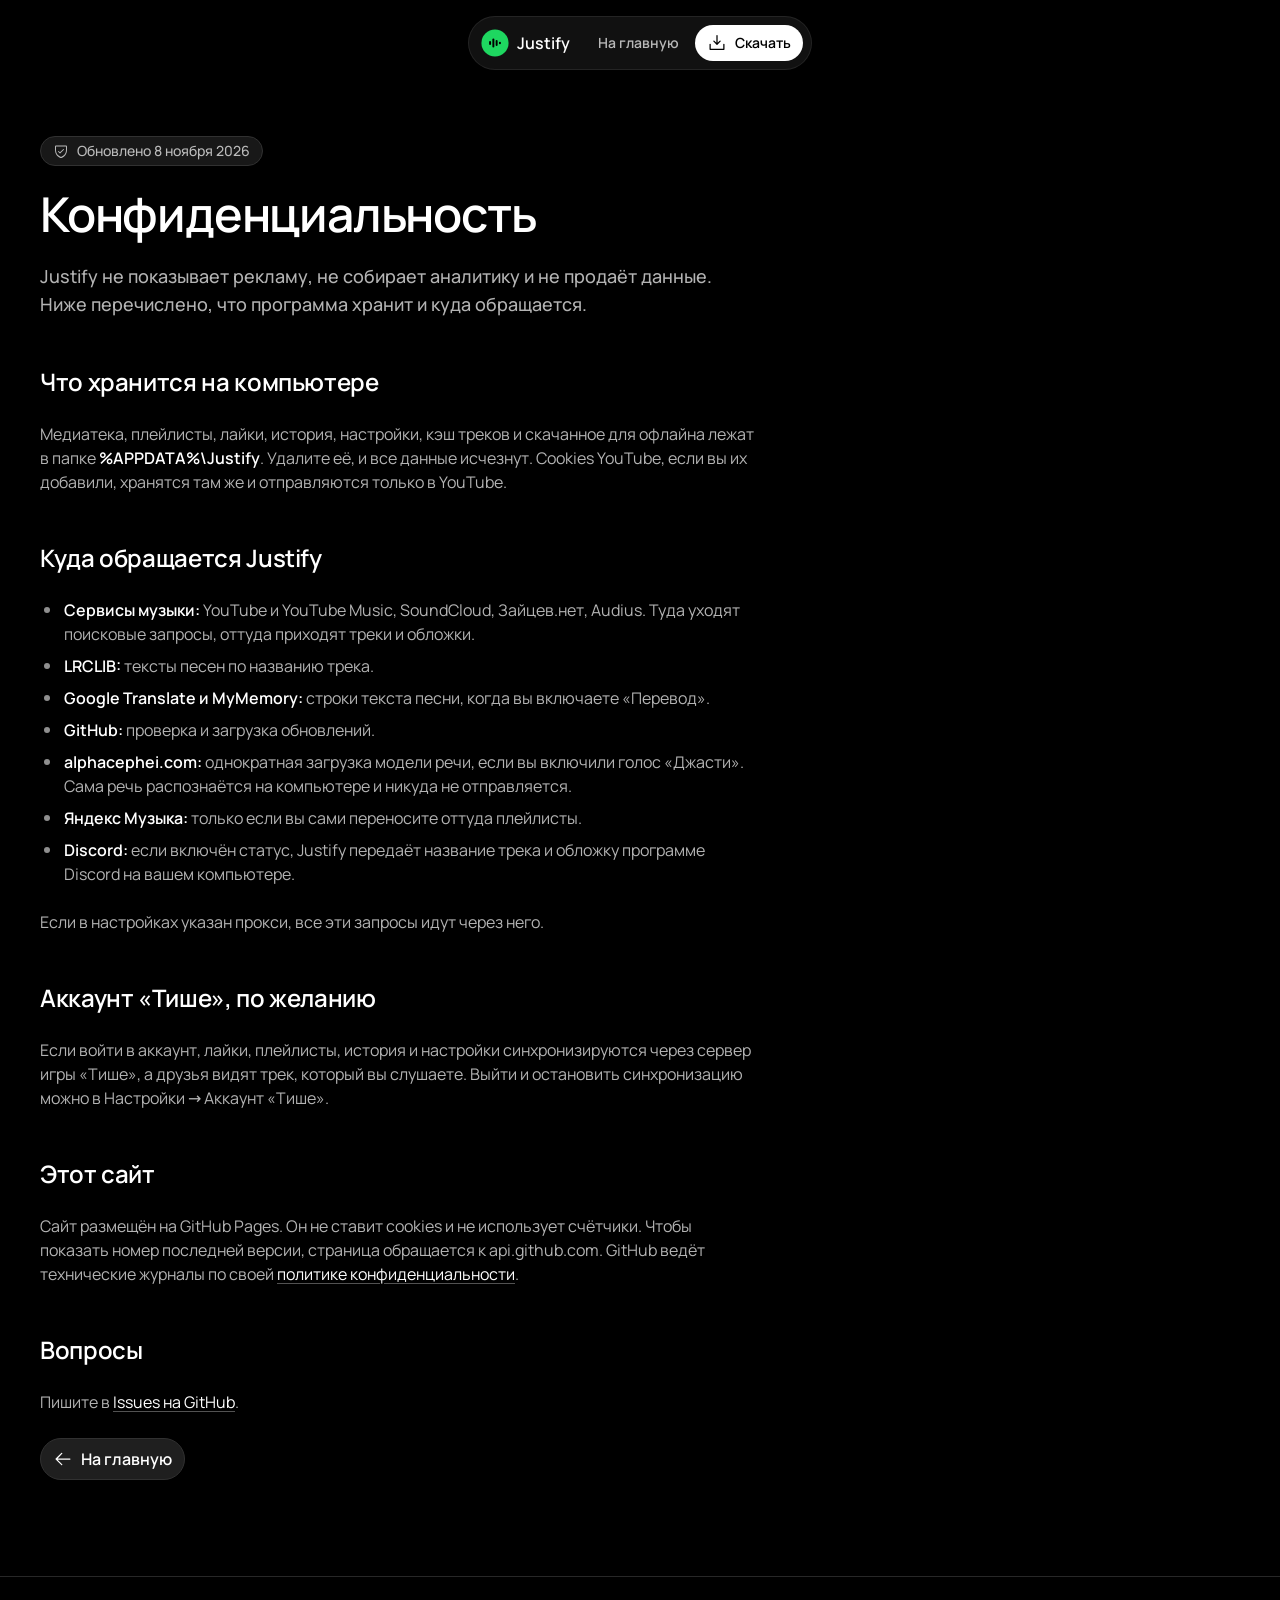
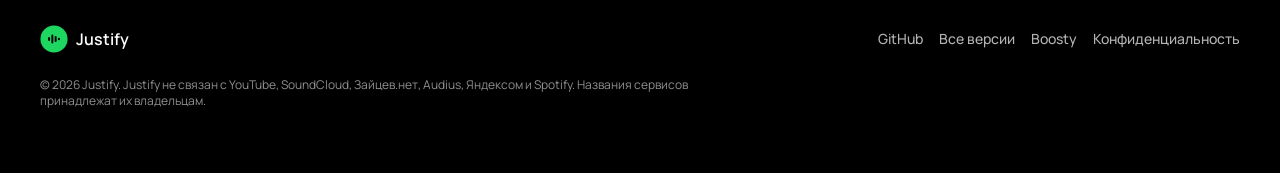
==== docs/privacy.html @ 6597d5a9 "Add landing site (GitHub Pages, docs/) Promo page with a three.js vinyl hero, scroll-driven 3D secti" ====
<!doctype html>
<html lang="ru">
<head>
  <meta charset="utf-8">
  <meta name="viewport" content="width=device-width, initial-scale=1, viewport-fit=cover">
  <title>Конфиденциальность · Justify</title>
  <meta name="description" content="Что Justify хранит на компьютере, куда обращается и что делает этот сайт. Без рекламы, аналитики и продажи данных.">
  <link rel="canonical" href="https://sanlaran.github.io/Justify/privacy.html">
  <meta name="theme-color" content="#000000">
  <link rel="icon" type="image/png" sizes="512x512" href="img/icon.png">
  <meta property="og:title" content="Конфиденциальность · Justify">
  <meta property="og:image" content="https://sanlaran.github.io/Justify/img/og.png">
  <link rel="preload" href="fonts/manrope-cyrillic-wght-normal.woff2" as="font" type="font/woff2" crossorigin>
  <link rel="stylesheet" href="assets/style.css">
</head>
<body>
  <a class="skip-link button-sm" href="#main">Перейти к содержанию</a>
  <header>
    <nav class="nav" aria-label="Основное меню">
      <a class="nav-logo body-1" href="./" aria-label="Justify, на главную"><svg viewBox="0 0 512 512" aria-hidden="true" focusable="false"><circle cx="256" cy="256" r="248" fill="#1ED760"/><g fill="#000"><rect x="148" y="220" width="36" height="72" rx="18"/><rect x="208" y="172" width="36" height="168" rx="18"/><rect x="268" y="202" width="36" height="108" rx="18"/><rect x="328" y="232" width="36" height="48" rx="18"/></g></svg><span>Justify</span></a>
      <a class="btn btn-ghost button-sm" href="./">На главную</a>
      <a class="btn btn-primary button-sm" href="https://github.com/SanLARAN/Justify/releases/latest/download/Justify-win64.zip"><svg class="ic" viewBox="0 0 256 256" fill="currentColor" aria-hidden="true" focusable="false"><path d="M224,144v64a8,8,0,0,1-8,8H40a8,8,0,0,1-8-8V144a8,8,0,0,1,16,0v56H208V144a8,8,0,0,1,16,0Zm-101.66,5.66a8,8,0,0,0,11.32,0l40-40a8,8,0,0,0-11.32-11.32L136,124.69V32a8,8,0,0,0-16,0v92.69L93.66,98.34a8,8,0,0,0-11.32,11.32Z"/></svg>Скачать</a>
    </nav>
  </header>
  <main id="main" class="page">
    <article class="container">
      <div class="prose">
        <p class="eyebrow caption-1"><svg class="ic" viewBox="0 0 256 256" fill="currentColor" aria-hidden="true" focusable="false"><path d="M208,40H48A16,16,0,0,0,32,56v56c0,52.72,25.52,84.67,46.93,102.19,23.06,18.86,46,25.26,47,25.53a8,8,0,0,0,4.2,0c1-.27,23.91-6.67,47-25.53C198.48,196.67,224,164.72,224,112V56A16,16,0,0,0,208,40Zm0,72c0,37.07-13.66,67.16-40.6,89.42A129.3,129.3,0,0,1,128,223.62a128.25,128.25,0,0,1-38.92-21.81C61.82,179.51,48,149.3,48,112l0-56,160,0ZM82.34,141.66a8,8,0,0,1,11.32-11.32L112,148.69l50.34-50.35a8,8,0,0,1,11.32,11.32l-56,56a8,8,0,0,1-11.32,0Z"/></svg>Обновлено 8 ноября 2026</p>
        <h1 class="heading-3 lg-heading-2">Конфиденциальность</h1>
        <p class="title-2">Justify не показывает рекламу, не собирает аналитику и не продаёт данные. Ниже перечислено, что программа хранит и куда обращается.</p>

        <h2 class="heading-5">Что хранится на компьютере</h2>
        <p class="body-3">Медиатека, плейлисты, лайки, история, настройки, кэш треков и скачанное для офлайна лежат в папке <strong>%APPDATA%\Justify</strong>. Удалите её, и все данные исчезнут. Cookies YouTube, если вы их добавили, хранятся там же и отправляются только в YouTube.</p>

        <h2 class="heading-5">Куда обращается Justify</h2>
        <ul class="body-3">
          <li><strong>Сервисы музыки:</strong> YouTube и YouTube Music, SoundCloud, Зайцев.нет, Audius. Туда уходят поисковые запросы, оттуда приходят треки и обложки.</li>
          <li><strong>LRCLIB:</strong> тексты песен по названию трека.</li>
          <li><strong>Google Translate и MyMemory:</strong> строки текста песни, когда вы включаете «Перевод».</li>
          <li><strong>GitHub:</strong> проверка и загрузка обновлений.</li>
          <li><strong>alphacephei.com:</strong> однократная загрузка модели речи, если вы включили голос «Джасти». Сама речь распознаётся на компьютере и никуда не отправляется.</li>
          <li><strong>Яндекс Музыка:</strong> только если вы сами переносите оттуда плейлисты.</li>
          <li><strong>Discord:</strong> если включён статус, Justify передаёт название трека и обложку программе Discord на вашем компьютере.</li>
        </ul>
        <p class="body-3">Если в настройках указан прокси, все эти запросы идут через него.</p>

        <h2 class="heading-5">Аккаунт «Тише», по желанию</h2>
        <p class="body-3">Если войти в аккаунт, лайки, плейлисты, история и настройки синхронизируются через сервер игры «Тише», а друзья видят трек, который вы слушаете. Выйти и остановить синхронизацию можно в Настройки → Аккаунт «Тише».</p>

        <h2 class="heading-5">Этот сайт</h2>
        <p class="body-3">Сайт размещён на GitHub Pages. Он не ставит cookies и не использует счётчики. Чтобы показать номер последней версии, страница обращается к api.github.com. GitHub ведёт технические журналы по своей <a class="link" href="https://docs.github.com/site-policy/privacy-policies/github-general-privacy-statement" target="_blank" rel="noopener">политике конфиденциальности</a>.</p>

        <h2 class="heading-5">Вопросы</h2>
        <p class="body-3">Пишите в <a class="link" href="https://github.com/SanLARAN/Justify/issues" target="_blank" rel="noopener">Issues на GitHub</a>.</p>
        <p><a class="btn btn-secondary button-md" href="./"><svg class="ic" viewBox="0 0 256 256" fill="currentColor" aria-hidden="true" focusable="false"><path d="M224,128a8,8,0,0,1-8,8H59.31l58.35,58.34a8,8,0,0,1-11.32,11.32l-72-72a8,8,0,0,1,0-11.32l72-72a8,8,0,0,1,11.32,11.32L59.31,120H216A8,8,0,0,1,224,128Z"/></svg>На главную</a></p>
      </div>
    </article>
  </main>
  <footer class="footer">
    <div class="container">
      <div class="footer-row">
        <a class="brand body-1" href="./"><svg viewBox="0 0 512 512" aria-hidden="true" focusable="false"><circle cx="256" cy="256" r="248" fill="#1ED760"/><g fill="#000"><rect x="148" y="220" width="36" height="72" rx="18"/><rect x="208" y="172" width="36" height="168" rx="18"/><rect x="268" y="202" width="36" height="108" rx="18"/><rect x="328" y="232" width="36" height="48" rx="18"/></g></svg>Justify</a>
        <nav class="footer-links caption-1" aria-label="Ссылки в подвале">
          <a href="https://github.com/SanLARAN/Justify" target="_blank" rel="noopener">GitHub</a>
          <a href="https://github.com/SanLARAN/Justify/releases" target="_blank" rel="noopener">Все версии</a>
          <a href="https://boosty.to/maksimkinpodval" target="_blank" rel="noopener">Boosty</a>
          <a href="privacy.html" aria-current="page">Конфиденциальность</a>
        </nav>
      </div>
      <p class="footer-note caption-5">© 2026 Justify. Justify не связан с YouTube, SoundCloud, Зайцев.нет, Audius, Яндексом и Spotify. Названия сервисов принадлежат их владельцам.</p>
    </div>
  </footer>
</body>
</html>
---- docs/assets/style.css ----
@font-face{font-family:Manrope;font-style:normal;font-display:swap;font-weight:200 800;src:url(../fonts/manrope-cyrillic-wght-normal.woff2) format("woff2-variations");unicode-range:U+0301,U+0400-045F,U+0490-0491,U+04B0-04B1,U+2116}@font-face{font-family:Manrope;font-style:normal;font-display:swap;font-weight:200 800;src:url(../fonts/manrope-latin-wght-normal.woff2) format("woff2-variations");unicode-range:U+0000-00FF,U+0131,U+0152-0153,U+02BB-02BC,U+02C6,U+02DA,U+02DC,U+0304,U+0308,U+0329,U+2000-206F,U+20AC,U+2122,U+2191,U+2193,U+2212,U+2215,U+FEFF,U+FFFD}:root{--bg: #000000;--bg-2: #181818;--bg-3: #1f1f1f;--bg-4: #272727;--bg-5: #313131;--fg: #ffffff;--fg-2: rgba(255, 255, 255, .7);--fg-3: rgba(255, 255, 255, .56);--line: #272727;--line-2: #313131;--brand: #1ed760;--heart: #e5484d;--s-25: 2px;--s-50: 4px;--s-75: 8px;--s-100: 12px;--s-200: 16px;--s-300: 24px;--s-400: 32px;--s-500: 40px;--s-600: 48px;--s-700: 64px;--s-800: 80px;--s-900: 96px;--r-md: 6px;--r-lg: 8px;--r-xl: 12px;--r-2xl: 16px;--r-3xl: 24px;--r-full: 9999px;--ease: cubic-bezier(.22, 1, .36, 1);--container: 1200px;--gutter: var(--s-300);color-scheme:dark}@media(min-width:768px){:root{--gutter: var(--s-400)}}*,*:before,*:after{box-sizing:border-box}html{-webkit-text-size-adjust:100%;scroll-padding-top:var(--s-900)}html.smooth{scroll-behavior:smooth}body{margin:0;background:var(--bg);color:var(--fg);font-family:Manrope,system-ui,Segoe UI,sans-serif;font-size:16px;line-height:24px;-webkit-font-smoothing:antialiased;-moz-osx-font-smoothing:grayscale;overflow-x:hidden}img,svg,canvas{display:block;max-width:100%}a{color:inherit;text-decoration:none}button{font:inherit;color:inherit;background:none;border:0;padding:0;cursor:pointer}h1,h2,h3,h4,h5,h6,p,figure,ul,ol,dl,dd{margin:0;padding:0}ul,ol{list-style:none}h1,h2,h3,h4,h5,h6{text-wrap:balance}p,li,dd{text-wrap:pretty}::selection{background:#fff;color:#000}.heading-1{font-size:60px;line-height:60px;font-weight:600;letter-spacing:-.03em}.heading-2{font-size:48px;line-height:48px;font-weight:600;letter-spacing:-.025em}.heading-3{font-size:36px;line-height:40px;font-weight:600;letter-spacing:-.02em}.heading-4{font-size:30px;line-height:36px;font-weight:600;letter-spacing:-.02em}.heading-5{font-size:24px;line-height:32px;font-weight:600;letter-spacing:-.015em}.heading-6{font-size:20px;line-height:28px;font-weight:600;letter-spacing:-.01em}.title-1{font-size:20px;line-height:28px;font-weight:500}.title-2{font-size:18px;line-height:28px;font-weight:500}.title-3{font-size:16px;line-height:24px;font-weight:500}.title-4{font-size:14px;line-height:20px;font-weight:500}.title-5{font-size:12px;line-height:16px;font-weight:500}.body-1{font-size:16px;line-height:24px;font-weight:600}.body-2{font-size:16px;line-height:24px;font-weight:500}.body-3{font-size:16px;line-height:24px;font-weight:400}.body-4{font-size:14px;line-height:20px;font-weight:600}.body-5{font-size:14px;line-height:20px;font-weight:500}.body-6{font-size:14px;line-height:20px;font-weight:400}.button-lg{font-size:18px;line-height:28px;font-weight:600}.button-md{font-size:16px;line-height:24px;font-weight:600}.button-sm{font-size:14px;line-height:20px;font-weight:600}.button-xsm{font-size:12px;line-height:16px;font-weight:600}.caption-1{font-size:14px;line-height:20px;font-weight:500}.caption-2{font-size:14px;line-height:20px;font-weight:400}.caption-3{font-size:12px;line-height:16px;font-weight:600}.caption-4{font-size:12px;line-height:16px;font-weight:500}.caption-5{font-size:12px;line-height:16px;font-weight:400}@media(min-width:400px){.sm-heading-3{font-size:36px;line-height:40px;font-weight:600;letter-spacing:-.02em}}@media(min-width:768px){.md-heading-2{font-size:48px;line-height:48px;font-weight:600;letter-spacing:-.025em}.md-heading-3{font-size:36px;line-height:40px;font-weight:600;letter-spacing:-.02em}.md-heading-4{font-size:30px;line-height:36px;font-weight:600;letter-spacing:-.02em}.md-title-1{font-size:20px;line-height:28px;font-weight:500}}@media(min-width:1024px){.lg-heading-1{font-size:60px;line-height:60px;font-weight:600;letter-spacing:-.03em}.lg-heading-2{font-size:48px;line-height:48px;font-weight:600;letter-spacing:-.025em}}.muted{color:var(--fg-2)}.dim{color:var(--fg-3)}.mono-nums{font-variant-numeric:tabular-nums}.container{width:100%;max-width:calc(var(--container) + var(--gutter) * 2);margin:0 auto;padding:0 var(--gutter)}.section{padding:var(--s-800) 0;position:relative;overflow-x:clip}@media(min-width:1024px){.section{padding:var(--s-900) 0}}.section-head{max-width:680px;display:grid;gap:var(--s-200);margin-bottom:var(--s-600)}.section-head.center{margin-left:auto;margin-right:auto;text-align:center;justify-items:center}.eyebrow{display:inline-flex;align-items:center;gap:var(--s-75);width:fit-content;padding:var(--s-50) var(--s-100);border-radius:var(--r-full);background:var(--bg-2);border:1px solid var(--line-2);color:var(--fg-2)}.eyebrow .ic{width:16px;height:16px}.ic{width:20px;height:20px;flex:none;fill:currentColor}.ic-24{width:24px;height:24px}.skip-link{position:fixed;left:var(--s-200);top:var(--s-200);z-index:100;padding:var(--s-75) var(--s-100);border-radius:var(--r-lg);background:#fff;color:#000;transform:translateY(-200%);transition:transform .5s var(--ease)}.skip-link:focus{transform:none}:focus-visible{outline:2px solid #fff;outline-offset:2px;border-radius:var(--r-md)}.btn{display:inline-flex;align-items:center;justify-content:center;gap:var(--s-75);padding:var(--s-75) var(--s-100);border-radius:var(--r-full);white-space:nowrap;transition:transform .5s var(--ease),background-color .3s var(--ease),border-color .3s var(--ease),opacity .3s var(--ease);-webkit-tap-highlight-color:transparent}.btn:active{transform:scale(.98)}.btn:focus-visible{border-radius:var(--r-full);outline-offset:3px}.btn-primary{background:#fff;color:#000}.btn-primary:hover{background:#e6e6e6;transform:translateY(-1px)}.btn-primary:active{transform:scale(.98)}.btn-secondary{background:var(--bg-3);color:#fff;border:1px solid var(--line-2)}.btn-secondary:hover{background:var(--bg-4);transform:translateY(-1px)}.btn-ghost{color:var(--fg-2)}.btn-ghost:hover{color:#fff;background:#ffffff0f}.btn .ic{width:20px;height:20px}.btn-heart .ic{color:var(--heart)}.link{color:#fff;text-decoration:underline;text-decoration-color:#ffffff52;text-underline-offset:3px;transition:text-decoration-color .3s var(--ease)}.link:hover{text-decoration-color:#fff}.nav{position:fixed;top:var(--s-200);left:50%;z-index:60;display:flex;align-items:center;gap:var(--s-50);padding:var(--s-75);border-radius:var(--r-full);background:#181818b8;border:1px solid rgba(255,255,255,.08);-webkit-backdrop-filter:blur(16px) saturate(140%);backdrop-filter:blur(16px) saturate(140%);transform:translate(-50%);width:max-content;max-width:calc(100vw - var(--s-400));transition:transform .5s var(--ease),opacity .5s var(--ease)}.nav-logo{display:inline-flex;align-items:center;gap:var(--s-75);padding:var(--s-50) var(--s-100) var(--s-50) var(--s-50);border-radius:var(--r-full)}.nav-logo svg{width:28px;height:28px}.nav-links{display:none;align-items:center;gap:var(--s-25)}.nav-links a{padding:var(--s-75) var(--s-100);border-radius:var(--r-full);color:var(--fg-2);transition:color .3s var(--ease),background-color .3s var(--ease)}.nav-links a:hover{color:#fff;background:#ffffff0f}.nav-links a[aria-current=true]{color:#fff;background:#ffffff1a}.nav-cta{margin-left:var(--s-75)}.nav-toggle{position:relative;width:40px;height:40px;border-radius:var(--r-full);margin-left:var(--s-50);display:inline-grid;place-items:center;transition:background-color .3s var(--ease)}.nav-toggle:hover{background:#ffffff14}.nav-toggle span{position:absolute;left:12px;width:16px;height:2px;border-radius:2px;background:#fff;transition:transform .5s var(--ease)}.nav-toggle span:nth-child(1){transform:translateY(-4px)}.nav-toggle span:nth-child(2){transform:translateY(4px)}.nav-toggle[aria-expanded=true] span:nth-child(1){transform:rotate(45deg)}.nav-toggle[aria-expanded=true] span:nth-child(2){transform:rotate(-45deg)}@media(min-width:900px){.nav-links{display:flex}.nav-toggle{display:none}}@media(max-width:899px){.nav .nav-cta{margin-left:auto}.nav{width:calc(100vw - var(--s-400))}}.menu{position:fixed;inset:0;z-index:55;padding:112px var(--gutter) var(--s-600);background:#000000eb;-webkit-backdrop-filter:blur(24px);backdrop-filter:blur(24px);display:flex;flex-direction:column;gap:var(--s-400);opacity:0;visibility:hidden;transition:opacity .5s var(--ease),visibility 0s linear .5s}.menu.open{opacity:1;visibility:visible;transition:opacity .5s var(--ease),visibility 0s}.menu ul{display:grid;gap:var(--s-75)}.menu li{opacity:0;transform:translateY(24px);transition:opacity .5s var(--ease),transform .5s var(--ease);transition-delay:0ms}.menu.open li{opacity:1;transform:none;transition-delay:calc(var(--i) * 60ms)}.menu a.menu-link{display:block;padding:var(--s-75) 0}.menu .btn{align-self:flex-start}@media(min-width:900px){.menu{display:none}}.js .reveal{opacity:0;transform:translateY(32px);transition:opacity .7s var(--ease),transform .7s var(--ease)}.js .reveal.in{opacity:1;transform:none}.js .reveal[data-delay="1"]{transition-delay:80ms}.js .reveal[data-delay="2"]{transition-delay:.16s}.js .reveal[data-delay="3"]{transition-delay:.24s}.hero{position:relative;height:200vh;height:200svh}.hero-sticky{position:sticky;top:0;height:100vh;height:100svh;overflow:hidden}.hero-canvas{position:absolute;inset:0;width:100%;height:100%;opacity:0;transition:opacity 1.2s var(--ease)}.hero.ready .hero-canvas{opacity:1}.hero-inner{position:relative;height:100%;display:flex;align-items:flex-start;padding-top:120px;pointer-events:none}.hero-copy{max-width:680px;display:grid;gap:var(--s-300);pointer-events:auto;will-change:transform,opacity}.hero-title{background:linear-gradient(90deg,#fff,#9b9b9b);-webkit-background-clip:text;background-clip:text;color:transparent;padding-bottom:var(--s-50)}.hero-sub{max-width:560px}.hero-actions{display:flex;flex-wrap:wrap;align-items:center;gap:var(--s-200)}.hero-meta{display:flex;flex-wrap:wrap;gap:var(--s-75) var(--s-200)}.hero-meta span{display:inline-flex;align-items:center;gap:var(--s-50)}.hero-meta .ic{width:16px;height:16px;color:var(--brand)}.hero-fallback{display:none}.hero.no-webgl .hero-fallback{display:block;position:absolute;right:var(--gutter);bottom:12vh;width:min(560px,44vw);border-radius:var(--r-2xl);overflow:hidden;border:1px solid var(--line-2);transform:perspective(1200px) rotateY(-18deg) rotateX(8deg)}.scroll-hint{position:absolute;left:50%;bottom:var(--s-400);transform:translate(-50%);display:inline-flex;align-items:center;gap:var(--s-75);color:var(--fg-3)}.scroll-hint .ic{width:16px;height:16px;animation:hint 2.4s var(--ease) infinite}@keyframes hint{0%,to{transform:translateY(0);opacity:1}50%{transform:translateY(4px);opacity:.5}}@media(min-width:1024px){.hero-inner{align-items:center;padding-top:0}}@media(max-width:1023px){.hero-copy{text-align:left}.hero.no-webgl .hero-fallback{left:var(--gutter);right:var(--gutter);width:auto;bottom:var(--s-600)}}@media(max-width:639px){.hero-inner{padding-top:104px}.hero-copy{gap:var(--s-200)}.scroll-hint{display:none}}.showcase{padding-top:var(--s-700);overflow:hidden}.tilt-stage{perspective:1600px;perspective-origin:50% 0%;max-width:1080px;margin:0 auto}.tilt{position:relative;transform-style:preserve-3d;transform-origin:50% 0%;will-change:transform}.frame{position:relative;border-radius:var(--r-2xl);overflow:hidden;background:var(--bg-2);border:1px solid var(--line-2);box-shadow:0 40px 120px #000000e6,0 0 0 1px #ffffff0a}.frame img{width:100%;height:auto;aspect-ratio:16 / 10}.chip{position:absolute;display:inline-flex;align-items:center;gap:var(--s-75);padding:var(--s-75) var(--s-100);border-radius:var(--r-full);background:#181818cc;border:1px solid rgba(255,255,255,.12);-webkit-backdrop-filter:blur(12px);backdrop-filter:blur(12px);box-shadow:0 16px 48px #0009;white-space:nowrap;transform:translateZ(var(--z, 80px))}.chip .ic{width:16px;height:16px}.chip-a{left:3%;top:16%;--z: 140px}.chip-b{right:3%;top:38%;--z: 200px}.chip-c{left:8%;bottom:10%;--z: 110px}.chip-d{right:6%;bottom:-4%;--z: 170px}@media(max-width:767px){.chip{padding:var(--s-50) var(--s-75)}.chip-a{left:2%;top:-6%}.chip-b{right:2%;top:30%}.chip-c{display:none}.chip-d{right:4%;bottom:-10%}}.sources-grid{display:grid;gap:var(--s-600);align-items:center}@media(min-width:1024px){.sources-grid{grid-template-columns:1fr 1fr;gap:var(--s-700)}}.sources-list{display:flex;flex-wrap:wrap;gap:var(--s-75);margin-top:var(--s-300)}.tag{display:inline-flex;align-items:center;gap:var(--s-50);padding:var(--s-50) var(--s-100);border-radius:var(--r-full);background:var(--bg-2);border:1px solid var(--line-2);color:var(--fg-2)}.ring-stage{position:relative;height:420px;perspective:1100px;display:grid;place-items:center}.ring{position:relative;width:200px;height:112px;transform-style:preserve-3d;will-change:transform}.ring-card{position:absolute;inset:0;display:grid;align-content:space-between;padding:var(--s-200);border-radius:var(--r-2xl);background:var(--bg-2);border:1px solid var(--line-2);backface-visibility:visible;transition:opacity .3s var(--ease),border-color .3s var(--ease)}.ring-card .ic{width:24px;height:24px;color:var(--fg-2)}.ring-card.front{border-color:#ffffff52}.ring-card.front .ic{color:#fff}.ring-core{position:absolute;left:50%;top:50%;width:96px;height:96px;margin:-48px 0 0 -48px}.ring-core svg{width:96px;height:96px;filter:drop-shadow(0 0 48px rgba(30,215,96,.35))}@media(max-width:639px){.ring-stage{height:320px}.ring{width:148px;height:88px}.ring-card{padding:var(--s-100)}.ring-card .ic{width:20px;height:20px}.ring-core{width:72px;height:72px;margin:-36px 0 0 -36px}.ring-core svg{width:72px;height:72px}}.tagline{padding:var(--s-900) 0}.tagline-text{max-width:880px}.tagline-text .w{color:#ffffff4d;transition:color .5s var(--ease)}.tagline-text .w.on{color:#fff}@media(prefers-reduced-motion:reduce){.tagline-text .w{color:#fff;transition:none}}.deck{display:grid;gap:var(--s-600)}.deck-step{display:grid;gap:var(--s-200);align-content:center}.deck-step .num{color:var(--fg-3)}.deck-step .icon-tile{width:48px;height:48px;border-radius:var(--r-xl);display:grid;place-items:center;background:var(--bg-3);border:1px solid var(--line-2)}.deck-step .icon-tile .ic{width:24px;height:24px}.facts{display:flex;flex-wrap:wrap;gap:var(--s-75)}.deck-inline{border-radius:var(--r-2xl);overflow:hidden;border:1px solid var(--line-2);margin-top:var(--s-100)}.deck-inline img{width:100%;height:auto;aspect-ratio:16 / 10}.deck-stage{display:none}@media(min-width:1024px){.deck{grid-template-columns:minmax(0,5fr) minmax(0,7fr);gap:var(--s-700);align-items:start}.deck-step{min-height:72vh;padding:var(--s-700) 0;opacity:.32;transition:opacity .5s var(--ease)}.deck-step.active{opacity:1}.deck-inline{display:none}.deck-stage{display:block;position:sticky;top:0;height:100vh;perspective:1400px}.deck-cards{position:absolute;left:0;right:0;top:50%;transform-style:preserve-3d;transform:translateY(-50%);aspect-ratio:16 / 10}.deck-card{position:absolute;inset:0;border-radius:var(--r-2xl);overflow:hidden;background:var(--bg-2);border:1px solid var(--line-2);box-shadow:0 32px 96px #000000d9;transform-origin:50% 50%;will-change:transform,opacity;transition:transform .8s var(--ease),opacity .8s var(--ease)}.deck-card img{width:100%;height:100%;object-fit:cover}}.bento{display:grid;gap:var(--s-200);grid-template-columns:1fr}@media(min-width:768px){.bento{grid-template-columns:repeat(2,minmax(0,1fr))}}@media(min-width:1024px){.bento{grid-template-columns:repeat(3,minmax(0,1fr))}}.tilt-card-wrap{perspective:900px}.card{position:relative;height:100%;display:grid;align-content:start;gap:var(--s-100);padding:var(--s-300);border-radius:var(--r-3xl);background:var(--bg-2);border:1px solid var(--line-2);transform-style:preserve-3d;transition:transform .5s var(--ease),border-color .3s var(--ease)}.card:hover{border-color:#3a3a3a}.card .icon-tile{width:40px;height:40px;border-radius:var(--r-xl);display:grid;place-items:center;background:var(--bg-4)}.card-wide{grid-column:1 / -1}@media(min-width:1024px){.card-wide{grid-column:span 2;grid-row:span 2}}.card-shot{margin-top:var(--s-100);border-radius:var(--r-xl);overflow:hidden;border:1px solid var(--line-2)}.card-shot img{width:100%;height:auto;aspect-ratio:16 / 10}.steps{display:grid;gap:var(--s-200);counter-reset:step}@media(min-width:900px){.steps{grid-template-columns:repeat(3,minmax(0,1fr))}}.step{display:grid;gap:var(--s-100);padding:var(--s-300);border-radius:var(--r-3xl);background:var(--bg-2);border:1px solid var(--line-2);align-content:start}.step-num{color:var(--fg-3)}.step code{font:inherit;color:#fff}.steps-cta{display:flex;flex-wrap:wrap;align-items:center;gap:var(--s-200);margin-top:var(--s-400)}.release{display:grid;gap:var(--s-400);align-items:start}@media(min-width:1024px){.release{grid-template-columns:minmax(0,5fr) minmax(0,7fr);gap:var(--s-700)}}.release-card{padding:var(--s-300);border-radius:var(--r-3xl);background:var(--bg-2);border:1px solid var(--line-2);display:grid;gap:var(--s-200);min-height:240px}.release-top{display:flex;flex-wrap:wrap;align-items:center;justify-content:space-between;gap:var(--s-100)}.badge{display:inline-flex;align-items:center;gap:var(--s-50);padding:var(--s-25) var(--s-75);border-radius:var(--r-full);background:#1ed7601f;color:var(--brand)}.release-notes{display:grid;gap:var(--s-100)}.release-notes li{position:relative;padding-left:var(--s-300);color:var(--fg-2)}.release-notes li:before{content:"";position:absolute;left:var(--s-50);top:9px;width:6px;height:6px;border-radius:var(--r-full);background:var(--fg-3)}.skeleton{display:grid;gap:var(--s-100)}.skeleton i{display:block;height:16px;border-radius:var(--r-md);background:var(--bg-4);animation:pulse 1.6s var(--ease) infinite}.skeleton i:nth-child(1){width:40%;height:24px}.skeleton i:nth-child(2){width:92%}.skeleton i:nth-child(3){width:78%}.skeleton i:nth-child(4){width:64%}@keyframes pulse{0%,to{opacity:1}50%{opacity:.45}}.release-error{color:var(--fg-2)}.faq{max-width:800px;margin:0 auto;display:grid;gap:var(--s-75)}.faq details{border-radius:var(--r-2xl);background:var(--bg-2);border:1px solid var(--line-2);transition:border-color .3s var(--ease),background-color .3s var(--ease)}.faq details:hover{border-color:#3a3a3a}.faq details[open]{background:var(--bg-3)}.faq summary{display:flex;align-items:center;justify-content:space-between;gap:var(--s-200);padding:var(--s-200) var(--s-300);cursor:pointer;list-style:none;border-radius:var(--r-2xl)}.faq summary::-webkit-details-marker{display:none}.faq summary .ic{width:20px;height:20px;color:var(--fg-2);transition:transform .5s var(--ease)}.faq details[open] summary .ic{transform:rotate(45deg)}.faq .faq-a{padding:0 var(--s-300) var(--s-300);color:var(--fg-2);display:grid;gap:var(--s-100)}.faq details[open] .faq-a{animation:faqIn .5s var(--ease)}@keyframes faqIn{0%{opacity:0;transform:translateY(-8px)}to{opacity:1;transform:none}}.support{display:grid;gap:var(--s-300);padding:var(--s-400);border-radius:var(--r-3xl);background:var(--bg-2);border:1px solid var(--line-2);align-items:center}@media(min-width:900px){.support{grid-template-columns:auto minmax(0,1fr) auto;gap:var(--s-400);padding:var(--s-500)}}.support .heart-tile{width:64px;height:64px;border-radius:var(--r-2xl);display:grid;place-items:center;background:#e5484d1f;color:var(--heart)}.support .heart-tile .ic{width:32px;height:32px}.support-text{display:grid;gap:var(--s-75)}.final{text-align:center}.final .section-head{margin-bottom:var(--s-400)}.final .hero-actions,.final .hero-meta{justify-content:center}.final .hero-meta{margin-top:var(--s-200)}.footer{border-top:1px solid var(--line);padding:var(--s-600) 0 var(--s-700)}.footer-row{display:flex;flex-wrap:wrap;align-items:center;justify-content:space-between;gap:var(--s-300)}.footer-links{display:flex;flex-wrap:wrap;gap:var(--s-50) var(--s-200)}.footer-links a{color:var(--fg-2);padding:var(--s-50) 0;transition:color .3s var(--ease)}.footer-links a:hover{color:#fff}.footer-note{margin-top:var(--s-300);color:var(--fg-3);max-width:680px}.brand{display:inline-flex;align-items:center;gap:var(--s-75)}.brand svg{width:28px;height:28px}.page{padding:136px 0 var(--s-900)}.prose{max-width:720px;display:grid;gap:var(--s-300)}.prose h2{margin-top:var(--s-300)}.prose p,.prose li{color:var(--fg-2)}.prose ul{display:grid;gap:var(--s-75)}.prose li{position:relative;padding-left:var(--s-300)}.prose li:before{content:"";position:absolute;left:var(--s-50);top:9px;width:6px;height:6px;border-radius:var(--r-full);background:var(--fg-3)}.prose strong{color:#fff;font-weight:600}.notfound{min-height:100vh;min-height:100svh;display:grid;place-items:center;text-align:center;padding:var(--s-900) var(--gutter)}.notfound .inner{display:grid;gap:var(--s-300);justify-items:center;max-width:560px}.notfound .code{color:var(--fg-3)}@media(prefers-reduced-motion:reduce){html.smooth{scroll-behavior:auto}.js .reveal{transform:none;transition:opacity .7s var(--ease)}.tilt,.ring,.deck-card,.card,.hero-copy{transform:none!important}.scroll-hint .ic,.skeleton i{animation:none}.menu li{transform:none}}.notfound .hero-actions{justify-content:center}
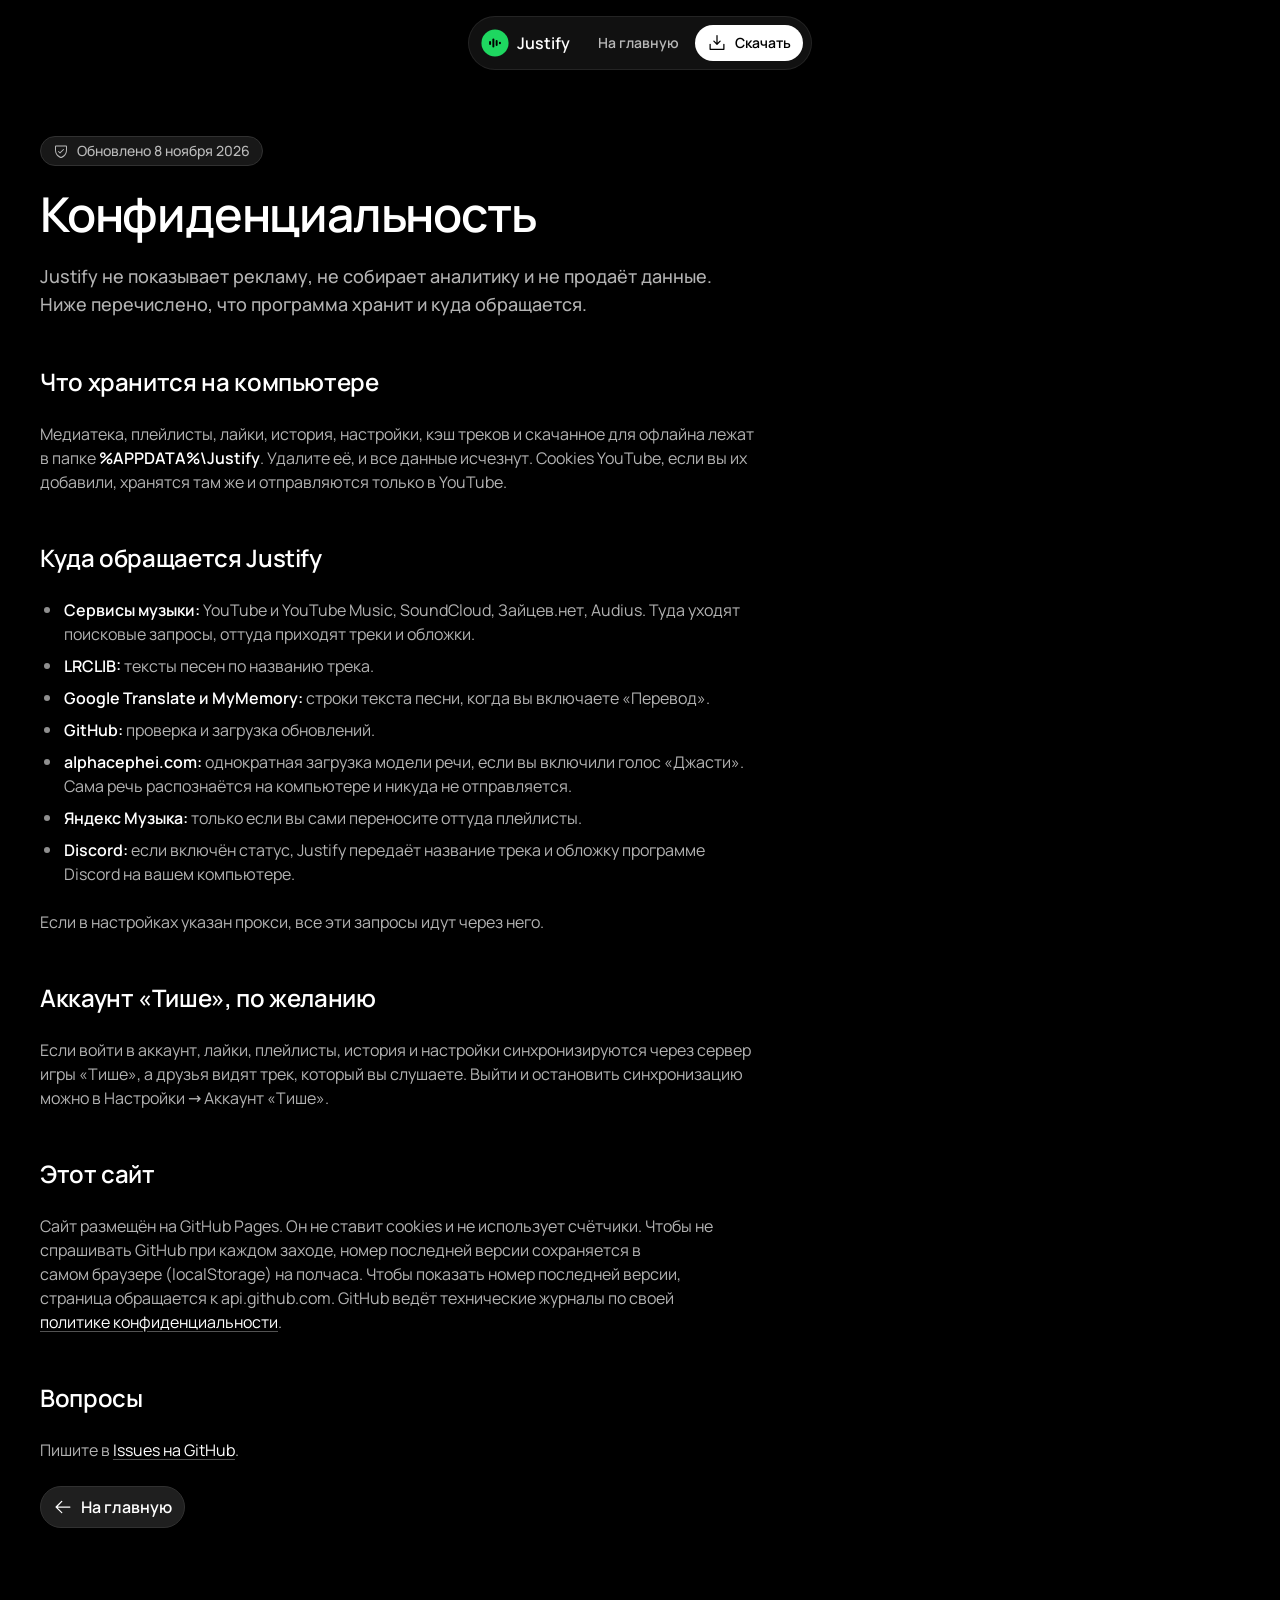
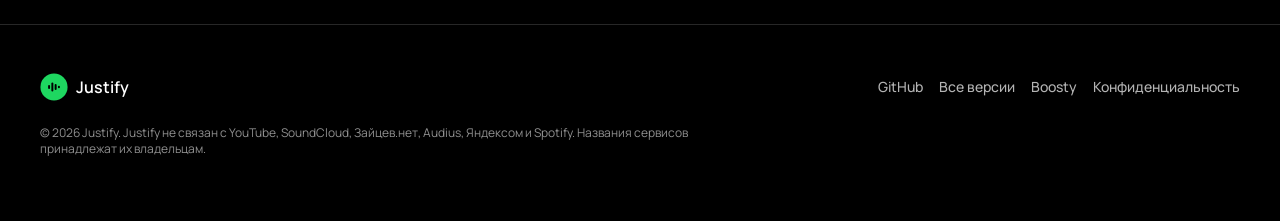
==== commit 87dfda60: "Landing: after-download hint, cheaper first paint, fresher release data - show a dismissible 'what h" ====
--- a/docs/privacy.html
+++ b/docs/privacy.html
@@ -48,7 +48,7 @@
         <p class="body-3">Если войти в аккаунт, лайки, плейлисты, история и настройки синхронизируются через сервер игры «Тише», а друзья видят трек, который вы слушаете. Выйти и остановить синхронизацию можно в Настройки → Аккаунт «Тише».</p>
 
         <h2 class="heading-5">Этот сайт</h2>
-        <p class="body-3">Сайт размещён на GitHub Pages. Он не ставит cookies и не использует счётчики. Чтобы показать номер последней версии, страница обращается к api.github.com. GitHub ведёт технические журналы по своей <a class="link" href="https://docs.github.com/site-policy/privacy-policies/github-general-privacy-statement" target="_blank" rel="noopener">политике конфиденциальности</a>.</p>
+        <p class="body-3">Сайт размещён на GitHub Pages. Он не ставит cookies и не использует счётчики. Чтобы не спрашивать GitHub при каждом заходе, номер последней версии сохраняется в самом браузере (localStorage) на полчаса. Чтобы показать номер последней версии, страница обращается к api.github.com. GitHub ведёт технические журналы по своей <a class="link" href="https://docs.github.com/site-policy/privacy-policies/github-general-privacy-statement" target="_blank" rel="noopener">политике конфиденциальности</a>.</p>
 
         <h2 class="heading-5">Вопросы</h2>
         <p class="body-3">Пишите в <a class="link" href="https://github.com/SanLARAN/Justify/issues" target="_blank" rel="noopener">Issues на GitHub</a>.</p>
--- a/docs/assets/style.css
+++ b/docs/assets/style.css
@@ -1 +1,2 @@
-@font-face{font-family:Manrope;font-style:normal;font-display:swap;font-weight:200 800;src:url(../fonts/manrope-cyrillic-wght-normal.woff2) format("woff2-variations");unicode-range:U+0301,U+0400-045F,U+0490-0491,U+04B0-04B1,U+2116}@font-face{font-family:Manrope;font-style:normal;font-display:swap;font-weight:200 800;src:url(../fonts/manrope-latin-wght-normal.woff2) format("woff2-variations");unicode-range:U+0000-00FF,U+0131,U+0152-0153,U+02BB-02BC,U+02C6,U+02DA,U+02DC,U+0304,U+0308,U+0329,U+2000-206F,U+20AC,U+2122,U+2191,U+2193,U+2212,U+2215,U+FEFF,U+FFFD}:root{--bg: #000000;--bg-2: #181818;--bg-3: #1f1f1f;--bg-4: #272727;--bg-5: #313131;--fg: #ffffff;--fg-2: rgba(255, 255, 255, .7);--fg-3: rgba(255, 255, 255, .56);--line: #272727;--line-2: #313131;--brand: #1ed760;--heart: #e5484d;--s-25: 2px;--s-50: 4px;--s-75: 8px;--s-100: 12px;--s-200: 16px;--s-300: 24px;--s-400: 32px;--s-500: 40px;--s-600: 48px;--s-700: 64px;--s-800: 80px;--s-900: 96px;--r-md: 6px;--r-lg: 8px;--r-xl: 12px;--r-2xl: 16px;--r-3xl: 24px;--r-full: 9999px;--ease: cubic-bezier(.22, 1, .36, 1);--container: 1200px;--gutter: var(--s-300);color-scheme:dark}@media(min-width:768px){:root{--gutter: var(--s-400)}}*,*:before,*:after{box-sizing:border-box}html{-webkit-text-size-adjust:100%;scroll-padding-top:var(--s-900)}html.smooth{scroll-behavior:smooth}body{margin:0;background:var(--bg);color:var(--fg);font-family:Manrope,system-ui,Segoe UI,sans-serif;font-size:16px;line-height:24px;-webkit-font-smoothing:antialiased;-moz-osx-font-smoothing:grayscale;overflow-x:hidden}img,svg,canvas{display:block;max-width:100%}a{color:inherit;text-decoration:none}button{font:inherit;color:inherit;background:none;border:0;padding:0;cursor:pointer}h1,h2,h3,h4,h5,h6,p,figure,ul,ol,dl,dd{margin:0;padding:0}ul,ol{list-style:none}h1,h2,h3,h4,h5,h6{text-wrap:balance}p,li,dd{text-wrap:pretty}::selection{background:#fff;color:#000}.heading-1{font-size:60px;line-height:60px;font-weight:600;letter-spacing:-.03em}.heading-2{font-size:48px;line-height:48px;font-weight:600;letter-spacing:-.025em}.heading-3{font-size:36px;line-height:40px;font-weight:600;letter-spacing:-.02em}.heading-4{font-size:30px;line-height:36px;font-weight:600;letter-spacing:-.02em}.heading-5{font-size:24px;line-height:32px;font-weight:600;letter-spacing:-.015em}.heading-6{font-size:20px;line-height:28px;font-weight:600;letter-spacing:-.01em}.title-1{font-size:20px;line-height:28px;font-weight:500}.title-2{font-size:18px;line-height:28px;font-weight:500}.title-3{font-size:16px;line-height:24px;font-weight:500}.title-4{font-size:14px;line-height:20px;font-weight:500}.title-5{font-size:12px;line-height:16px;font-weight:500}.body-1{font-size:16px;line-height:24px;font-weight:600}.body-2{font-size:16px;line-height:24px;font-weight:500}.body-3{font-size:16px;line-height:24px;font-weight:400}.body-4{font-size:14px;line-height:20px;font-weight:600}.body-5{font-size:14px;line-height:20px;font-weight:500}.body-6{font-size:14px;line-height:20px;font-weight:400}.button-lg{font-size:18px;line-height:28px;font-weight:600}.button-md{font-size:16px;line-height:24px;font-weight:600}.button-sm{font-size:14px;line-height:20px;font-weight:600}.button-xsm{font-size:12px;line-height:16px;font-weight:600}.caption-1{font-size:14px;line-height:20px;font-weight:500}.caption-2{font-size:14px;line-height:20px;font-weight:400}.caption-3{font-size:12px;line-height:16px;font-weight:600}.caption-4{font-size:12px;line-height:16px;font-weight:500}.caption-5{font-size:12px;line-height:16px;font-weight:400}@media(min-width:400px){.sm-heading-3{font-size:36px;line-height:40px;font-weight:600;letter-spacing:-.02em}}@media(min-width:768px){.md-heading-2{font-size:48px;line-height:48px;font-weight:600;letter-spacing:-.025em}.md-heading-3{font-size:36px;line-height:40px;font-weight:600;letter-spacing:-.02em}.md-heading-4{font-size:30px;line-height:36px;font-weight:600;letter-spacing:-.02em}.md-title-1{font-size:20px;line-height:28px;font-weight:500}}@media(min-width:1024px){.lg-heading-1{font-size:60px;line-height:60px;font-weight:600;letter-spacing:-.03em}.lg-heading-2{font-size:48px;line-height:48px;font-weight:600;letter-spacing:-.025em}}.muted{color:var(--fg-2)}.dim{color:var(--fg-3)}.mono-nums{font-variant-numeric:tabular-nums}.container{width:100%;max-width:calc(var(--container) + var(--gutter) * 2);margin:0 auto;padding:0 var(--gutter)}.section{padding:var(--s-800) 0;position:relative;overflow-x:clip}@media(min-width:1024px){.section{padding:var(--s-900) 0}}.section-head{max-width:680px;display:grid;gap:var(--s-200);margin-bottom:var(--s-600)}.section-head.center{margin-left:auto;margin-right:auto;text-align:center;justify-items:center}.eyebrow{display:inline-flex;align-items:center;gap:var(--s-75);width:fit-content;padding:var(--s-50) var(--s-100);border-radius:var(--r-full);background:var(--bg-2);border:1px solid var(--line-2);color:var(--fg-2)}.eyebrow .ic{width:16px;height:16px}.ic{width:20px;height:20px;flex:none;fill:currentColor}.ic-24{width:24px;height:24px}.skip-link{position:fixed;left:var(--s-200);top:var(--s-200);z-index:100;padding:var(--s-75) var(--s-100);border-radius:var(--r-lg);background:#fff;color:#000;transform:translateY(-200%);transition:transform .5s var(--ease)}.skip-link:focus{transform:none}:focus-visible{outline:2px solid #fff;outline-offset:2px;border-radius:var(--r-md)}.btn{display:inline-flex;align-items:center;justify-content:center;gap:var(--s-75);padding:var(--s-75) var(--s-100);border-radius:var(--r-full);white-space:nowrap;transition:transform .5s var(--ease),background-color .3s var(--ease),border-color .3s var(--ease),opacity .3s var(--ease);-webkit-tap-highlight-color:transparent}.btn:active{transform:scale(.98)}.btn:focus-visible{border-radius:var(--r-full);outline-offset:3px}.btn-primary{background:#fff;color:#000}.btn-primary:hover{background:#e6e6e6;transform:translateY(-1px)}.btn-primary:active{transform:scale(.98)}.btn-secondary{background:var(--bg-3);color:#fff;border:1px solid var(--line-2)}.btn-secondary:hover{background:var(--bg-4);transform:translateY(-1px)}.btn-ghost{color:var(--fg-2)}.btn-ghost:hover{color:#fff;background:#ffffff0f}.btn .ic{width:20px;height:20px}.btn-heart .ic{color:var(--heart)}.link{color:#fff;text-decoration:underline;text-decoration-color:#ffffff52;text-underline-offset:3px;transition:text-decoration-color .3s var(--ease)}.link:hover{text-decoration-color:#fff}.nav{position:fixed;top:var(--s-200);left:50%;z-index:60;display:flex;align-items:center;gap:var(--s-50);padding:var(--s-75);border-radius:var(--r-full);background:#181818b8;border:1px solid rgba(255,255,255,.08);-webkit-backdrop-filter:blur(16px) saturate(140%);backdrop-filter:blur(16px) saturate(140%);transform:translate(-50%);width:max-content;max-width:calc(100vw - var(--s-400));transition:transform .5s var(--ease),opacity .5s var(--ease)}.nav-logo{display:inline-flex;align-items:center;gap:var(--s-75);padding:var(--s-50) var(--s-100) var(--s-50) var(--s-50);border-radius:var(--r-full)}.nav-logo svg{width:28px;height:28px}.nav-links{display:none;align-items:center;gap:var(--s-25)}.nav-links a{padding:var(--s-75) var(--s-100);border-radius:var(--r-full);color:var(--fg-2);transition:color .3s var(--ease),background-color .3s var(--ease)}.nav-links a:hover{color:#fff;background:#ffffff0f}.nav-links a[aria-current=true]{color:#fff;background:#ffffff1a}.nav-cta{margin-left:var(--s-75)}.nav-toggle{position:relative;width:40px;height:40px;border-radius:var(--r-full);margin-left:var(--s-50);display:inline-grid;place-items:center;transition:background-color .3s var(--ease)}.nav-toggle:hover{background:#ffffff14}.nav-toggle span{position:absolute;left:12px;width:16px;height:2px;border-radius:2px;background:#fff;transition:transform .5s var(--ease)}.nav-toggle span:nth-child(1){transform:translateY(-4px)}.nav-toggle span:nth-child(2){transform:translateY(4px)}.nav-toggle[aria-expanded=true] span:nth-child(1){transform:rotate(45deg)}.nav-toggle[aria-expanded=true] span:nth-child(2){transform:rotate(-45deg)}@media(min-width:900px){.nav-links{display:flex}.nav-toggle{display:none}}@media(max-width:899px){.nav .nav-cta{margin-left:auto}.nav{width:calc(100vw - var(--s-400))}}.menu{position:fixed;inset:0;z-index:55;padding:112px var(--gutter) var(--s-600);background:#000000eb;-webkit-backdrop-filter:blur(24px);backdrop-filter:blur(24px);display:flex;flex-direction:column;gap:var(--s-400);opacity:0;visibility:hidden;transition:opacity .5s var(--ease),visibility 0s linear .5s}.menu.open{opacity:1;visibility:visible;transition:opacity .5s var(--ease),visibility 0s}.menu ul{display:grid;gap:var(--s-75)}.menu li{opacity:0;transform:translateY(24px);transition:opacity .5s var(--ease),transform .5s var(--ease);transition-delay:0ms}.menu.open li{opacity:1;transform:none;transition-delay:calc(var(--i) * 60ms)}.menu a.menu-link{display:block;padding:var(--s-75) 0}.menu .btn{align-self:flex-start}@media(min-width:900px){.menu{display:none}}.js .reveal{opacity:0;transform:translateY(32px);transition:opacity .7s var(--ease),transform .7s var(--ease)}.js .reveal.in{opacity:1;transform:none}.js .reveal[data-delay="1"]{transition-delay:80ms}.js .reveal[data-delay="2"]{transition-delay:.16s}.js .reveal[data-delay="3"]{transition-delay:.24s}.hero{position:relative;height:200vh;height:200svh}.hero-sticky{position:sticky;top:0;height:100vh;height:100svh;overflow:hidden}.hero-canvas{position:absolute;inset:0;width:100%;height:100%;opacity:0;transition:opacity 1.2s var(--ease)}.hero.ready .hero-canvas{opacity:1}.hero-inner{position:relative;height:100%;display:flex;align-items:flex-start;padding-top:120px;pointer-events:none}.hero-copy{max-width:680px;display:grid;gap:var(--s-300);pointer-events:auto;will-change:transform,opacity}.hero-title{background:linear-gradient(90deg,#fff,#9b9b9b);-webkit-background-clip:text;background-clip:text;color:transparent;padding-bottom:var(--s-50)}.hero-sub{max-width:560px}.hero-actions{display:flex;flex-wrap:wrap;align-items:center;gap:var(--s-200)}.hero-meta{display:flex;flex-wrap:wrap;gap:var(--s-75) var(--s-200)}.hero-meta span{display:inline-flex;align-items:center;gap:var(--s-50)}.hero-meta .ic{width:16px;height:16px;color:var(--brand)}.hero-fallback{display:none}.hero.no-webgl .hero-fallback{display:block;position:absolute;right:var(--gutter);bottom:12vh;width:min(560px,44vw);border-radius:var(--r-2xl);overflow:hidden;border:1px solid var(--line-2);transform:perspective(1200px) rotateY(-18deg) rotateX(8deg)}.scroll-hint{position:absolute;left:50%;bottom:var(--s-400);transform:translate(-50%);display:inline-flex;align-items:center;gap:var(--s-75);color:var(--fg-3)}.scroll-hint .ic{width:16px;height:16px;animation:hint 2.4s var(--ease) infinite}@keyframes hint{0%,to{transform:translateY(0);opacity:1}50%{transform:translateY(4px);opacity:.5}}@media(min-width:1024px){.hero-inner{align-items:center;padding-top:0}}@media(max-width:1023px){.hero-copy{text-align:left}.hero.no-webgl .hero-fallback{left:var(--gutter);right:var(--gutter);width:auto;bottom:var(--s-600)}}@media(max-width:639px){.hero-inner{padding-top:104px}.hero-copy{gap:var(--s-200)}.scroll-hint{display:none}}.showcase{padding-top:var(--s-700);overflow:hidden}.tilt-stage{perspective:1600px;perspective-origin:50% 0%;max-width:1080px;margin:0 auto}.tilt{position:relative;transform-style:preserve-3d;transform-origin:50% 0%;will-change:transform}.frame{position:relative;border-radius:var(--r-2xl);overflow:hidden;background:var(--bg-2);border:1px solid var(--line-2);box-shadow:0 40px 120px #000000e6,0 0 0 1px #ffffff0a}.frame img{width:100%;height:auto;aspect-ratio:16 / 10}.chip{position:absolute;display:inline-flex;align-items:center;gap:var(--s-75);padding:var(--s-75) var(--s-100);border-radius:var(--r-full);background:#181818cc;border:1px solid rgba(255,255,255,.12);-webkit-backdrop-filter:blur(12px);backdrop-filter:blur(12px);box-shadow:0 16px 48px #0009;white-space:nowrap;transform:translateZ(var(--z, 80px))}.chip .ic{width:16px;height:16px}.chip-a{left:3%;top:16%;--z: 140px}.chip-b{right:3%;top:38%;--z: 200px}.chip-c{left:8%;bottom:10%;--z: 110px}.chip-d{right:6%;bottom:-4%;--z: 170px}@media(max-width:767px){.chip{padding:var(--s-50) var(--s-75)}.chip-a{left:2%;top:-6%}.chip-b{right:2%;top:30%}.chip-c{display:none}.chip-d{right:4%;bottom:-10%}}.sources-grid{display:grid;gap:var(--s-600);align-items:center}@media(min-width:1024px){.sources-grid{grid-template-columns:1fr 1fr;gap:var(--s-700)}}.sources-list{display:flex;flex-wrap:wrap;gap:var(--s-75);margin-top:var(--s-300)}.tag{display:inline-flex;align-items:center;gap:var(--s-50);padding:var(--s-50) var(--s-100);border-radius:var(--r-full);background:var(--bg-2);border:1px solid var(--line-2);color:var(--fg-2)}.ring-stage{position:relative;height:420px;perspective:1100px;display:grid;place-items:center}.ring{position:relative;width:200px;height:112px;transform-style:preserve-3d;will-change:transform}.ring-card{position:absolute;inset:0;display:grid;align-content:space-between;padding:var(--s-200);border-radius:var(--r-2xl);background:var(--bg-2);border:1px solid var(--line-2);backface-visibility:visible;transition:opacity .3s var(--ease),border-color .3s var(--ease)}.ring-card .ic{width:24px;height:24px;color:var(--fg-2)}.ring-card.front{border-color:#ffffff52}.ring-card.front .ic{color:#fff}.ring-core{position:absolute;left:50%;top:50%;width:96px;height:96px;margin:-48px 0 0 -48px}.ring-core svg{width:96px;height:96px;filter:drop-shadow(0 0 48px rgba(30,215,96,.35))}@media(max-width:639px){.ring-stage{height:320px}.ring{width:148px;height:88px}.ring-card{padding:var(--s-100)}.ring-card .ic{width:20px;height:20px}.ring-core{width:72px;height:72px;margin:-36px 0 0 -36px}.ring-core svg{width:72px;height:72px}}.tagline{padding:var(--s-900) 0}.tagline-text{max-width:880px}.tagline-text .w{color:#ffffff4d;transition:color .5s var(--ease)}.tagline-text .w.on{color:#fff}@media(prefers-reduced-motion:reduce){.tagline-text .w{color:#fff;transition:none}}.deck{display:grid;gap:var(--s-600)}.deck-step{display:grid;gap:var(--s-200);align-content:center}.deck-step .num{color:var(--fg-3)}.deck-step .icon-tile{width:48px;height:48px;border-radius:var(--r-xl);display:grid;place-items:center;background:var(--bg-3);border:1px solid var(--line-2)}.deck-step .icon-tile .ic{width:24px;height:24px}.facts{display:flex;flex-wrap:wrap;gap:var(--s-75)}.deck-inline{border-radius:var(--r-2xl);overflow:hidden;border:1px solid var(--line-2);margin-top:var(--s-100)}.deck-inline img{width:100%;height:auto;aspect-ratio:16 / 10}.deck-stage{display:none}@media(min-width:1024px){.deck{grid-template-columns:minmax(0,5fr) minmax(0,7fr);gap:var(--s-700);align-items:start}.deck-step{min-height:72vh;padding:var(--s-700) 0;opacity:.32;transition:opacity .5s var(--ease)}.deck-step.active{opacity:1}.deck-inline{display:none}.deck-stage{display:block;position:sticky;top:0;height:100vh;perspective:1400px}.deck-cards{position:absolute;left:0;right:0;top:50%;transform-style:preserve-3d;transform:translateY(-50%);aspect-ratio:16 / 10}.deck-card{position:absolute;inset:0;border-radius:var(--r-2xl);overflow:hidden;background:var(--bg-2);border:1px solid var(--line-2);box-shadow:0 32px 96px #000000d9;transform-origin:50% 50%;will-change:transform,opacity;transition:transform .8s var(--ease),opacity .8s var(--ease)}.deck-card img{width:100%;height:100%;object-fit:cover}}.bento{display:grid;gap:var(--s-200);grid-template-columns:1fr}@media(min-width:768px){.bento{grid-template-columns:repeat(2,minmax(0,1fr))}}@media(min-width:1024px){.bento{grid-template-columns:repeat(3,minmax(0,1fr))}}.tilt-card-wrap{perspective:900px}.card{position:relative;height:100%;display:grid;align-content:start;gap:var(--s-100);padding:var(--s-300);border-radius:var(--r-3xl);background:var(--bg-2);border:1px solid var(--line-2);transform-style:preserve-3d;transition:transform .5s var(--ease),border-color .3s var(--ease)}.card:hover{border-color:#3a3a3a}.card .icon-tile{width:40px;height:40px;border-radius:var(--r-xl);display:grid;place-items:center;background:var(--bg-4)}.card-wide{grid-column:1 / -1}@media(min-width:1024px){.card-wide{grid-column:span 2;grid-row:span 2}}.card-shot{margin-top:var(--s-100);border-radius:var(--r-xl);overflow:hidden;border:1px solid var(--line-2)}.card-shot img{width:100%;height:auto;aspect-ratio:16 / 10}.steps{display:grid;gap:var(--s-200);counter-reset:step}@media(min-width:900px){.steps{grid-template-columns:repeat(3,minmax(0,1fr))}}.step{display:grid;gap:var(--s-100);padding:var(--s-300);border-radius:var(--r-3xl);background:var(--bg-2);border:1px solid var(--line-2);align-content:start}.step-num{color:var(--fg-3)}.step code{font:inherit;color:#fff}.steps-cta{display:flex;flex-wrap:wrap;align-items:center;gap:var(--s-200);margin-top:var(--s-400)}.release{display:grid;gap:var(--s-400);align-items:start}@media(min-width:1024px){.release{grid-template-columns:minmax(0,5fr) minmax(0,7fr);gap:var(--s-700)}}.release-card{padding:var(--s-300);border-radius:var(--r-3xl);background:var(--bg-2);border:1px solid var(--line-2);display:grid;gap:var(--s-200);min-height:240px}.release-top{display:flex;flex-wrap:wrap;align-items:center;justify-content:space-between;gap:var(--s-100)}.badge{display:inline-flex;align-items:center;gap:var(--s-50);padding:var(--s-25) var(--s-75);border-radius:var(--r-full);background:#1ed7601f;color:var(--brand)}.release-notes{display:grid;gap:var(--s-100)}.release-notes li{position:relative;padding-left:var(--s-300);color:var(--fg-2)}.release-notes li:before{content:"";position:absolute;left:var(--s-50);top:9px;width:6px;height:6px;border-radius:var(--r-full);background:var(--fg-3)}.skeleton{display:grid;gap:var(--s-100)}.skeleton i{display:block;height:16px;border-radius:var(--r-md);background:var(--bg-4);animation:pulse 1.6s var(--ease) infinite}.skeleton i:nth-child(1){width:40%;height:24px}.skeleton i:nth-child(2){width:92%}.skeleton i:nth-child(3){width:78%}.skeleton i:nth-child(4){width:64%}@keyframes pulse{0%,to{opacity:1}50%{opacity:.45}}.release-error{color:var(--fg-2)}.faq{max-width:800px;margin:0 auto;display:grid;gap:var(--s-75)}.faq details{border-radius:var(--r-2xl);background:var(--bg-2);border:1px solid var(--line-2);transition:border-color .3s var(--ease),background-color .3s var(--ease)}.faq details:hover{border-color:#3a3a3a}.faq details[open]{background:var(--bg-3)}.faq summary{display:flex;align-items:center;justify-content:space-between;gap:var(--s-200);padding:var(--s-200) var(--s-300);cursor:pointer;list-style:none;border-radius:var(--r-2xl)}.faq summary::-webkit-details-marker{display:none}.faq summary .ic{width:20px;height:20px;color:var(--fg-2);transition:transform .5s var(--ease)}.faq details[open] summary .ic{transform:rotate(45deg)}.faq .faq-a{padding:0 var(--s-300) var(--s-300);color:var(--fg-2);display:grid;gap:var(--s-100)}.faq details[open] .faq-a{animation:faqIn .5s var(--ease)}@keyframes faqIn{0%{opacity:0;transform:translateY(-8px)}to{opacity:1;transform:none}}.support{display:grid;gap:var(--s-300);padding:var(--s-400);border-radius:var(--r-3xl);background:var(--bg-2);border:1px solid var(--line-2);align-items:center}@media(min-width:900px){.support{grid-template-columns:auto minmax(0,1fr) auto;gap:var(--s-400);padding:var(--s-500)}}.support .heart-tile{width:64px;height:64px;border-radius:var(--r-2xl);display:grid;place-items:center;background:#e5484d1f;color:var(--heart)}.support .heart-tile .ic{width:32px;height:32px}.support-text{display:grid;gap:var(--s-75)}.final{text-align:center}.final .section-head{margin-bottom:var(--s-400)}.final .hero-actions,.final .hero-meta{justify-content:center}.final .hero-meta{margin-top:var(--s-200)}.footer{border-top:1px solid var(--line);padding:var(--s-600) 0 var(--s-700)}.footer-row{display:flex;flex-wrap:wrap;align-items:center;justify-content:space-between;gap:var(--s-300)}.footer-links{display:flex;flex-wrap:wrap;gap:var(--s-50) var(--s-200)}.footer-links a{color:var(--fg-2);padding:var(--s-50) 0;transition:color .3s var(--ease)}.footer-links a:hover{color:#fff}.footer-note{margin-top:var(--s-300);color:var(--fg-3);max-width:680px}.brand{display:inline-flex;align-items:center;gap:var(--s-75)}.brand svg{width:28px;height:28px}.page{padding:136px 0 var(--s-900)}.prose{max-width:720px;display:grid;gap:var(--s-300)}.prose h2{margin-top:var(--s-300)}.prose p,.prose li{color:var(--fg-2)}.prose ul{display:grid;gap:var(--s-75)}.prose li{position:relative;padding-left:var(--s-300)}.prose li:before{content:"";position:absolute;left:var(--s-50);top:9px;width:6px;height:6px;border-radius:var(--r-full);background:var(--fg-3)}.prose strong{color:#fff;font-weight:600}.notfound{min-height:100vh;min-height:100svh;display:grid;place-items:center;text-align:center;padding:var(--s-900) var(--gutter)}.notfound .inner{display:grid;gap:var(--s-300);justify-items:center;max-width:560px}.notfound .code{color:var(--fg-3)}@media(prefers-reduced-motion:reduce){html.smooth{scroll-behavior:auto}.js .reveal{transform:none;transition:opacity .7s var(--ease)}.tilt,.ring,.deck-card,.card,.hero-copy{transform:none!important}.scroll-hint .ic,.skeleton i{animation:none}.menu li{transform:none}}.notfound .hero-actions{justify-content:center}
+@font-face{font-family:Manrope;font-style:normal;font-display:swap;font-weight:200 800;src:url(../fonts/manrope-cyrillic-wght-normal.woff2) format("woff2-variations");unicode-range:U+0301,U+0400-045F,U+0490-0491,U+04B0-04B1,U+2116}@font-face{font-family:Manrope;font-style:normal;font-display:swap;font-weight:200 800;src:url(../fonts/manrope-latin-wght-normal.woff2) format("woff2-variations");unicode-range:U+0000-00FF,U+0131,U+0152-0153,U+02BB-02BC,U+02C6,U+02DA,U+02DC,U+0304,U+0308,U+0329,U+2000-206F,U+20AC,U+2122,U+2191,U+2193,U+2212,U+2215,U+FEFF,U+FFFD}:root{--bg: #000000;--bg-2: #181818;--bg-3: #1f1f1f;--bg-4: #272727;--bg-5: #313131;--fg: #ffffff;--fg-2: rgba(255, 255, 255, .7);--fg-3: rgba(255, 255, 255, .56);--line: #272727;--line-2: #313131;--brand: #1ed760;--heart: #e5484d;--s-25: 2px;--s-50: 4px;--s-75: 8px;--s-100: 12px;--s-200: 16px;--s-300: 24px;--s-400: 32px;--s-500: 40px;--s-600: 48px;--s-700: 64px;--s-800: 80px;--s-900: 96px;--r-md: 6px;--r-lg: 8px;--r-xl: 12px;--r-2xl: 16px;--r-3xl: 24px;--r-full: 9999px;--ease: cubic-bezier(.22, 1, .36, 1);--container: 1200px;--gutter: var(--s-300);color-scheme:dark}@media(min-width:768px){:root{--gutter: var(--s-400)}}*,*:before,*:after{box-sizing:border-box}html{-webkit-text-size-adjust:100%;scroll-padding-top:var(--s-900)}html.smooth{scroll-behavior:smooth}body{margin:0;background:var(--bg);color:var(--fg);font-family:Manrope,system-ui,Segoe UI,sans-serif;font-size:16px;line-height:24px;-webkit-font-smoothing:antialiased;-moz-osx-font-smoothing:grayscale;overflow-x:hidden}img,svg,canvas{display:block;max-width:100%}a{color:inherit;text-decoration:none}button{font:inherit;color:inherit;background:none;border:0;padding:0;cursor:pointer}h1,h2,h3,h4,h5,h6,p,figure,ul,ol,dl,dd{margin:0;padding:0}ul,ol{list-style:none}h1,h2,h3,h4,h5,h6{text-wrap:balance}p,li,dd{text-wrap:pretty}::selection{background:#fff;color:#000}.heading-1{font-size:60px;line-height:60px;font-weight:600;letter-spacing:-.03em}.heading-2{font-size:48px;line-height:48px;font-weight:600;letter-spacing:-.025em}.heading-3{font-size:36px;line-height:40px;font-weight:600;letter-spacing:-.02em}.heading-4{font-size:30px;line-height:36px;font-weight:600;letter-spacing:-.02em}.heading-5{font-size:24px;line-height:32px;font-weight:600;letter-spacing:-.015em}.heading-6{font-size:20px;line-height:28px;font-weight:600;letter-spacing:-.01em}.title-1{font-size:20px;line-height:28px;font-weight:500}.title-2{font-size:18px;line-height:28px;font-weight:500}.title-3{font-size:16px;line-height:24px;font-weight:500}.title-4{font-size:14px;line-height:20px;font-weight:500}.title-5{font-size:12px;line-height:16px;font-weight:500}.body-1{font-size:16px;line-height:24px;font-weight:600}.body-2{font-size:16px;line-height:24px;font-weight:500}.body-3{font-size:16px;line-height:24px;font-weight:400}.body-4{font-size:14px;line-height:20px;font-weight:600}.body-5{font-size:14px;line-height:20px;font-weight:500}.body-6{font-size:14px;line-height:20px;font-weight:400}.button-lg{font-size:18px;line-height:28px;font-weight:600}.button-md{font-size:16px;line-height:24px;font-weight:600}.button-sm{font-size:14px;line-height:20px;font-weight:600}.button-xsm{font-size:12px;line-height:16px;font-weight:600}.caption-1{font-size:14px;line-height:20px;font-weight:500}.caption-2{font-size:14px;line-height:20px;font-weight:400}.caption-3{font-size:12px;line-height:16px;font-weight:600}.caption-4{font-size:12px;line-height:16px;font-weight:500}.caption-5{font-size:12px;line-height:16px;font-weight:400}@media(min-width:400px){.sm-heading-3{font-size:36px;line-height:40px;font-weight:600;letter-spacing:-.02em}}@media(min-width:768px){.md-heading-2{font-size:48px;line-height:48px;font-weight:600;letter-spacing:-.025em}.md-heading-3{font-size:36px;line-height:40px;font-weight:600;letter-spacing:-.02em}.md-heading-4{font-size:30px;line-height:36px;font-weight:600;letter-spacing:-.02em}.md-title-1{font-size:20px;line-height:28px;font-weight:500}}@media(min-width:1024px){.lg-heading-1{font-size:60px;line-height:60px;font-weight:600;letter-spacing:-.03em}.lg-heading-2{font-size:48px;line-height:48px;font-weight:600;letter-spacing:-.025em}}.muted{color:var(--fg-2)}.dim{color:var(--fg-3)}.mono-nums{font-variant-numeric:tabular-nums}.container{width:100%;max-width:calc(var(--container) + var(--gutter) * 2);margin:0 auto;padding:0 var(--gutter)}.section{padding:var(--s-800) 0;position:relative;overflow-x:clip}@media(min-width:1024px){.section{padding:var(--s-900) 0}}.section-head{max-width:680px;display:grid;gap:var(--s-200);margin-bottom:var(--s-600)}.section-head.center{margin-left:auto;margin-right:auto;text-align:center;justify-items:center}.eyebrow{display:inline-flex;align-items:center;gap:var(--s-75);width:fit-content;padding:var(--s-50) var(--s-100);border-radius:var(--r-full);background:var(--bg-2);border:1px solid var(--line-2);color:var(--fg-2)}.eyebrow .ic{width:16px;height:16px}.ic{width:20px;height:20px;flex:none;fill:currentColor}.ic-24{width:24px;height:24px}.skip-link{position:fixed;left:var(--s-200);top:var(--s-200);z-index:100;padding:var(--s-75) var(--s-100);border-radius:var(--r-lg);background:#fff;color:#000;transform:translateY(-200%);transition:transform .5s var(--ease)}.skip-link:focus{transform:none}:focus-visible{outline:2px solid #fff;outline-offset:2px;border-radius:var(--r-md)}.btn{display:inline-flex;align-items:center;justify-content:center;gap:var(--s-75);padding:var(--s-75) var(--s-100);border-radius:var(--r-full);white-space:nowrap;transition:transform .5s var(--ease),background-color .3s var(--ease),border-color .3s var(--ease),opacity .3s var(--ease);-webkit-tap-highlight-color:transparent}.btn:active{transform:scale(.98)}.btn:focus-visible{border-radius:var(--r-full);outline-offset:3px}.btn-primary{background:#fff;color:#000}.btn-primary:hover{background:#e6e6e6;transform:translateY(-1px)}.btn-primary:active{transform:scale(.98)}.btn-secondary{background:var(--bg-3);color:#fff;border:1px solid var(--line-2)}.btn-secondary:hover{background:var(--bg-4);transform:translateY(-1px)}.btn-ghost{color:var(--fg-2)}.btn-ghost:hover{color:#fff;background:#ffffff0f}.btn .ic{width:20px;height:20px}.btn-heart .ic{color:var(--heart)}.link{color:#fff;text-decoration:underline;text-decoration-color:#ffffff52;text-underline-offset:3px;transition:text-decoration-color .3s var(--ease)}.link:hover{text-decoration-color:#fff}.nav{position:fixed;top:var(--s-200);left:50%;z-index:60;display:flex;align-items:center;gap:var(--s-50);padding:var(--s-75);border-radius:var(--r-full);background:#181818b8;border:1px solid rgba(255,255,255,.08);-webkit-backdrop-filter:blur(16px) saturate(140%);backdrop-filter:blur(16px) saturate(140%);transform:translate(-50%);width:max-content;max-width:calc(100vw - var(--s-400));transition:transform .5s var(--ease),opacity .5s var(--ease)}.nav-logo{display:inline-flex;align-items:center;gap:var(--s-75);padding:var(--s-50) var(--s-100) var(--s-50) var(--s-50);border-radius:var(--r-full)}.nav-logo svg{width:28px;height:28px}.nav-links{display:none;align-items:center;gap:var(--s-25)}.nav-links a{padding:var(--s-75) var(--s-100);border-radius:var(--r-full);color:var(--fg-2);transition:color .3s var(--ease),background-color .3s var(--ease)}.nav-links a:hover{color:#fff;background:#ffffff0f}.nav-links a[aria-current=true]{color:#fff;background:#ffffff1a}.nav-cta{margin-left:var(--s-75)}.nav-toggle{position:relative;width:40px;height:40px;border-radius:var(--r-full);margin-left:var(--s-50);display:inline-grid;place-items:center;transition:background-color .3s var(--ease)}.nav-toggle:hover{background:#ffffff14}.nav-toggle span{position:absolute;left:12px;width:16px;height:2px;border-radius:2px;background:#fff;transition:transform .5s var(--ease)}.nav-toggle span:nth-child(1){transform:translateY(-4px)}.nav-toggle span:nth-child(2){transform:translateY(4px)}.nav-toggle[aria-expanded=true] span:nth-child(1){transform:rotate(45deg)}.nav-toggle[aria-expanded=true] span:nth-child(2){transform:rotate(-45deg)}@media(min-width:900px){.nav-links{display:flex}.nav-toggle{display:none}}@media(max-width:899px){.nav .nav-cta{margin-left:auto}.nav{width:calc(100vw - var(--s-400))}}.menu{position:fixed;inset:0;z-index:55;padding:112px var(--gutter) var(--s-600);background:#000000eb;-webkit-backdrop-filter:blur(24px);backdrop-filter:blur(24px);display:flex;flex-direction:column;gap:var(--s-400);opacity:0;visibility:hidden;transition:opacity .5s var(--ease),visibility 0s linear .5s}.menu.open{opacity:1;visibility:visible;transition:opacity .5s var(--ease),visibility 0s}.menu ul{display:grid;gap:var(--s-75)}.menu li{opacity:0;transform:translateY(24px);transition:opacity .5s var(--ease),transform .5s var(--ease);transition-delay:0ms}.menu.open li{opacity:1;transform:none;transition-delay:calc(var(--i) * 60ms)}.menu a.menu-link{display:block;padding:var(--s-75) 0}.menu .btn{align-self:flex-start}@media(min-width:900px){.menu{display:none}}.js .reveal{opacity:0;transform:translateY(32px);transition:opacity .7s var(--ease),transform .7s var(--ease)}.js .reveal.in{opacity:1;transform:none}.js .reveal[data-delay="1"]{transition-delay:80ms}.js .reveal[data-delay="2"]{transition-delay:.16s}.js .reveal[data-delay="3"]{transition-delay:.24s}.hero{position:relative;height:200vh;height:200svh}.hero-sticky{position:sticky;top:0;height:100vh;height:100svh;overflow:hidden}.hero-canvas{position:absolute;inset:0;width:100%;height:100%;opacity:0;transition:opacity 1.2s var(--ease)}.hero.ready .hero-canvas{opacity:1}.hero-inner{position:relative;height:100%;display:flex;align-items:flex-start;padding-top:120px;pointer-events:none}.hero-copy{max-width:680px;display:grid;gap:var(--s-300);pointer-events:auto;will-change:transform,opacity}.hero-title{background:linear-gradient(90deg,#fff,#9b9b9b);-webkit-background-clip:text;background-clip:text;color:transparent;padding-bottom:var(--s-50)}.hero-sub{max-width:560px}.hero-actions{display:flex;flex-wrap:wrap;align-items:center;gap:var(--s-200)}.hero-meta{display:flex;flex-wrap:wrap;gap:var(--s-75) var(--s-200)}.hero-meta span{display:inline-flex;align-items:center;gap:var(--s-50)}.hero-meta .ic{width:16px;height:16px;color:var(--brand)}.hero-fallback{display:none}.hero.no-webgl .hero-fallback{display:block;position:absolute;right:var(--gutter);bottom:12vh;width:min(560px,44vw);border-radius:var(--r-2xl);overflow:hidden;border:1px solid var(--line-2);transform:perspective(1200px) rotateY(-18deg) rotateX(8deg)}.scroll-hint{position:absolute;left:50%;bottom:var(--s-400);transform:translate(-50%);display:inline-flex;align-items:center;gap:var(--s-75);color:var(--fg-3)}.scroll-hint .ic{width:16px;height:16px;animation:hint 2.4s var(--ease) infinite}@keyframes hint{0%,to{transform:translateY(0);opacity:1}50%{transform:translateY(4px);opacity:.5}}@media(min-width:1024px){.hero-inner{align-items:center;padding-top:0}}@media(max-width:1023px){.hero-copy{text-align:left}.hero.no-webgl .hero-fallback{left:var(--gutter);right:var(--gutter);width:auto;bottom:var(--s-600)}}@media(max-width:639px){.hero-inner{padding-top:104px}.hero-copy{gap:var(--s-200)}.scroll-hint{display:none}}.showcase{padding-top:var(--s-700);overflow:hidden}.tilt-stage{perspective:1600px;perspective-origin:50% 0%;max-width:1080px;margin:0 auto}.tilt{position:relative;transform-style:preserve-3d;transform-origin:50% 0%;will-change:transform}.frame{position:relative;border-radius:var(--r-2xl);overflow:hidden;background:var(--bg-2);border:1px solid var(--line-2);box-shadow:0 40px 120px #000000e6,0 0 0 1px #ffffff0a}.frame img{width:100%;height:auto;aspect-ratio:16 / 10}.chip{position:absolute;display:inline-flex;align-items:center;gap:var(--s-75);padding:var(--s-75) var(--s-100);border-radius:var(--r-full);background:#181818cc;border:1px solid rgba(255,255,255,.12);-webkit-backdrop-filter:blur(12px);backdrop-filter:blur(12px);box-shadow:0 16px 48px #0009;white-space:nowrap;transform:translateZ(var(--z, 80px))}.chip .ic{width:16px;height:16px}.chip-a{left:3%;top:16%;--z: 140px}.chip-b{right:3%;top:38%;--z: 200px}.chip-c{left:8%;bottom:10%;--z: 110px}.chip-d{right:6%;bottom:-4%;--z: 170px}@media(max-width:767px){.chip{padding:var(--s-50) var(--s-75)}.chip-a{left:2%;top:-6%}.chip-b{right:2%;top:30%}.chip-c{display:none}.chip-d{right:4%;bottom:-10%}}.sources-grid{display:grid;gap:var(--s-600);align-items:center}@media(min-width:1024px){.sources-grid{grid-template-columns:1fr 1fr;gap:var(--s-700)}}.sources-list{display:flex;flex-wrap:wrap;gap:var(--s-75);margin-top:var(--s-300)}.tag{display:inline-flex;align-items:center;gap:var(--s-50);padding:var(--s-50) var(--s-100);border-radius:var(--r-full);background:var(--bg-2);border:1px solid var(--line-2);color:var(--fg-2)}.ring-stage{position:relative;height:420px;perspective:1100px;display:grid;place-items:center}.ring{position:relative;width:200px;height:112px;transform-style:preserve-3d;will-change:transform}.ring-card{position:absolute;inset:0;display:grid;align-content:space-between;padding:var(--s-200);border-radius:var(--r-2xl);background:var(--bg-2);border:1px solid var(--line-2);backface-visibility:visible;transition:opacity .3s var(--ease),border-color .3s var(--ease)}.ring-card .ic{width:24px;height:24px;color:var(--fg-2)}.ring-card.front{border-color:#ffffff52}.ring-card.front .ic{color:#fff}.ring-core{position:absolute;left:50%;top:50%;width:96px;height:96px;margin:-48px 0 0 -48px}.ring-core svg{width:96px;height:96px;filter:drop-shadow(0 0 48px rgba(30,215,96,.35))}@media(max-width:639px){.ring-stage{height:320px}.ring{width:148px;height:88px}.ring-card{padding:var(--s-100)}.ring-card .ic{width:20px;height:20px}.ring-core{width:72px;height:72px;margin:-36px 0 0 -36px}.ring-core svg{width:72px;height:72px}}.tagline{padding:var(--s-900) 0}.tagline-text{max-width:880px}.tagline-text .w{color:#ffffff4d;transition:color .5s var(--ease)}.tagline-text .w.on{color:#fff}@media(prefers-reduced-motion:reduce){.tagline-text .w{color:#fff;transition:none}}.deck{display:grid;gap:var(--s-600)}.deck-step{display:grid;gap:var(--s-200);align-content:center}.deck-step .num{color:var(--fg-3)}.deck-step .icon-tile{width:48px;height:48px;border-radius:var(--r-xl);display:grid;place-items:center;background:var(--bg-3);border:1px solid var(--line-2)}.deck-step .icon-tile .ic{width:24px;height:24px}.facts{display:flex;flex-wrap:wrap;gap:var(--s-75)}.deck-inline{border-radius:var(--r-2xl);overflow:hidden;border:1px solid var(--line-2);margin-top:var(--s-100)}.deck-inline img{width:100%;height:auto;aspect-ratio:16 / 10}.deck-stage{display:none}@media(min-width:1024px){.deck{grid-template-columns:minmax(0,5fr) minmax(0,7fr);gap:var(--s-700);align-items:start}.deck-step{min-height:72vh;padding:var(--s-700) 0;opacity:.32;transition:opacity .5s var(--ease)}.deck-step.active{opacity:1}.deck-inline{display:none}.deck-stage{display:block;position:sticky;top:0;height:100vh;perspective:1400px}.deck-cards{position:absolute;left:0;right:0;top:50%;transform-style:preserve-3d;transform:translateY(-50%);aspect-ratio:16 / 10}.deck-card{position:absolute;inset:0;border-radius:var(--r-2xl);overflow:hidden;background:var(--bg-2);border:1px solid var(--line-2);box-shadow:0 32px 96px #000000d9;transform-origin:50% 50%;will-change:transform,opacity;transition:transform .8s var(--ease),opacity .8s var(--ease)}.deck-card img{width:100%;height:100%;object-fit:cover}}.bento{display:grid;gap:var(--s-200);grid-template-columns:1fr}@media(min-width:768px){.bento{grid-template-columns:repeat(2,minmax(0,1fr))}}@media(min-width:1024px){.bento{grid-template-columns:repeat(3,minmax(0,1fr))}}.tilt-card-wrap{perspective:900px}.card{position:relative;height:100%;display:grid;align-content:start;gap:var(--s-100);padding:var(--s-300);border-radius:var(--r-3xl);background:var(--bg-2);border:1px solid var(--line-2);transform-style:preserve-3d;transition:transform .5s var(--ease),border-color .3s var(--ease)}.card:hover{border-color:#3a3a3a}.card .icon-tile{width:40px;height:40px;border-radius:var(--r-xl);display:grid;place-items:center;background:var(--bg-4)}.card-wide{grid-column:1 / -1}@media(min-width:1024px){.card-wide{grid-column:span 2;grid-row:span 2}}.card-shot{margin-top:var(--s-100);border-radius:var(--r-xl);overflow:hidden;border:1px solid var(--line-2)}.card-shot img{width:100%;height:auto;aspect-ratio:16 / 10}.steps{display:grid;gap:var(--s-200);counter-reset:step}@media(min-width:900px){.steps{grid-template-columns:repeat(3,minmax(0,1fr))}}.step{display:grid;gap:var(--s-100);padding:var(--s-300);border-radius:var(--r-3xl);background:var(--bg-2);border:1px solid var(--line-2);align-content:start}.step-num{color:var(--fg-3)}.step code{font:inherit;color:#fff}.steps-cta{display:flex;flex-wrap:wrap;align-items:center;gap:var(--s-200);margin-top:var(--s-400)}.release{display:grid;gap:var(--s-400);align-items:start}@media(min-width:1024px){.release{grid-template-columns:minmax(0,5fr) minmax(0,7fr);gap:var(--s-700)}}.release-card{padding:var(--s-300);border-radius:var(--r-3xl);background:var(--bg-2);border:1px solid var(--line-2);display:grid;gap:var(--s-200);min-height:240px}.release-top{display:flex;flex-wrap:wrap;align-items:center;justify-content:space-between;gap:var(--s-100)}.badge{display:inline-flex;align-items:center;gap:var(--s-50);padding:var(--s-25) var(--s-75);border-radius:var(--r-full);background:#1ed7601f;color:var(--brand)}.release-notes{display:grid;gap:var(--s-100)}.release-notes li{position:relative;padding-left:var(--s-300);color:var(--fg-2)}.release-notes li:before{content:"";position:absolute;left:var(--s-50);top:9px;width:6px;height:6px;border-radius:var(--r-full);background:var(--fg-3)}.skeleton{display:grid;gap:var(--s-100)}.skeleton i{display:block;height:16px;border-radius:var(--r-md);background:var(--bg-4);animation:pulse 1.6s var(--ease) infinite}.skeleton i:nth-child(1){width:40%;height:24px}.skeleton i:nth-child(2){width:92%}.skeleton i:nth-child(3){width:78%}.skeleton i:nth-child(4){width:64%}@keyframes pulse{0%,to{opacity:1}50%{opacity:.45}}.release-error{color:var(--fg-2)}.faq{max-width:800px;margin:0 auto;display:grid;gap:var(--s-75)}.faq details{border-radius:var(--r-2xl);background:var(--bg-2);border:1px solid var(--line-2);transition:border-color .3s var(--ease),background-color .3s var(--ease)}.faq details:hover{border-color:#3a3a3a}.faq details[open]{background:var(--bg-3)}.faq summary{display:flex;align-items:center;justify-content:space-between;gap:var(--s-200);padding:var(--s-200) var(--s-300);cursor:pointer;list-style:none;border-radius:var(--r-2xl)}.faq summary::-webkit-details-marker{display:none}.faq summary .ic{width:20px;height:20px;color:var(--fg-2);transition:transform .5s var(--ease)}.faq details[open] summary .ic{transform:rotate(45deg)}.faq .faq-a{padding:0 var(--s-300) var(--s-300);color:var(--fg-2);display:grid;gap:var(--s-100)}.faq details[open] .faq-a{animation:faqIn .5s var(--ease)}@keyframes faqIn{0%{opacity:0;transform:translateY(-8px)}to{opacity:1;transform:none}}.support{display:grid;gap:var(--s-300);padding:var(--s-400);border-radius:var(--r-3xl);background:var(--bg-2);border:1px solid var(--line-2);align-items:center}@media(min-width:900px){.support{grid-template-columns:auto minmax(0,1fr) auto;gap:var(--s-400);padding:var(--s-500)}}.support .heart-tile{width:64px;height:64px;border-radius:var(--r-2xl);display:grid;place-items:center;background:#e5484d1f;color:var(--heart)}.support .heart-tile .ic{width:32px;height:32px}.support-text{display:grid;gap:var(--s-75)}.final{text-align:center}.final .section-head{margin-bottom:var(--s-400)}.final .hero-actions,.final .hero-meta{justify-content:center}.final .hero-meta{margin-top:var(--s-200)}.footer{border-top:1px solid var(--line);padding:var(--s-600) 0 var(--s-700)}.footer-row{display:flex;flex-wrap:wrap;align-items:center;justify-content:space-between;gap:var(--s-300)}.footer-links{display:flex;flex-wrap:wrap;gap:var(--s-50) var(--s-200)}.footer-links a{color:var(--fg-2);padding:var(--s-50) 0;transition:color .3s var(--ease)}.footer-links a:hover{color:#fff}.footer-note{margin-top:var(--s-300);color:var(--fg-3);max-width:680px}.brand{display:inline-flex;align-items:center;gap:var(--s-75)}.brand svg{width:28px;height:28px}.page{padding:136px 0 var(--s-900)}.prose{max-width:720px;display:grid;gap:var(--s-300)}.prose h2{margin-top:var(--s-300)}.prose p,.prose li{color:var(--fg-2)}.prose ul{display:grid;gap:var(--s-75)}.prose li{position:relative;padding-left:var(--s-300)}.prose li:before{content:"";position:absolute;left:var(--s-50);top:9px;width:6px;height:6px;border-radius:var(--r-full);background:var(--fg-3)}.prose strong{color:#fff;font-weight:600}.notfound{min-height:100vh;min-height:100svh;display:grid;place-items:center;text-align:center;padding:var(--s-900) var(--gutter)}.notfound .inner{display:grid;gap:var(--s-300);justify-items:center;max-width:560px}.notfound .code{color:var(--fg-3)}@media(prefers-reduced-motion:reduce){html.smooth{scroll-behavior:auto}.js .reveal{transform:none;transition:opacity .7s var(--ease)}.tilt,.ring,.deck-card,.card,.hero-copy{transform:none!important}.scroll-hint .ic,.skeleton i{animation:none}.menu li{transform:none}}.notfound .hero-actions{justify-content:center}.dl-hint{position:fixed;right:var(--gutter);bottom:var(--gutter);z-index:80;width:min(392px,calc(100vw - var(--gutter) * 2));max-height:calc(100svh - var(--gutter) * 2);overflow:auto;padding:var(--s-300) var(--s-300) var(--s-200);border-radius:var(--r-3xl);background:#1a1a1aF2;border:1px solid var(--line-2);box-shadow:0 24px 64px #000000cc;-webkit-backdrop-filter:blur(18px) saturate(140%);backdrop-filter:blur(18px) saturate(140%);display:grid;gap:var(--s-100);opacity:0;transform:translateY(16px);transition:opacity .45s var(--ease),transform .45s var(--ease)}.dl-hint.show{opacity:1;transform:none}.dl-hint[hidden]{display:none}.dl-hint-title{color:#fff}.dl-hint-steps{display:grid;gap:var(--s-50);color:var(--fg-2);padding-left:0;counter-reset:dl}.dl-hint-steps li{position:relative;padding-left:var(--s-300)}.dl-hint-steps li:before{counter-increment:dl;content:counter(dl);position:absolute;left:0;top:0;width:15px;height:15px;margin-top:2px;border-radius:var(--r-full);background:#ffffff14;color:#fff;font-size:10px;line-height:15px;text-align:center;font-weight:600}.dl-hint-steps code{font:inherit;color:#fff}.dl-hint-close{position:absolute;top:var(--s-100);right:var(--s-100);width:32px;height:32px;display:grid;place-items:center;border-radius:var(--r-full);color:var(--fg-3);transition:background-color .3s var(--ease),color .3s var(--ease)}.dl-hint-close:hover{background:#ffffff14;color:#fff}.dl-hint-close .ic{width:16px;height:16px}.dl-hint-foot{padding-top:var(--s-50);border-top:1px solid var(--line)}@media(max-width:639px){.dl-hint{left:var(--gutter);right:var(--gutter);width:auto;bottom:var(--s-200)}}@media(prefers-reduced-motion:reduce){.dl-hint{transform:none;transition:opacity .3s var(--ease)}}
+.sr-only{position:absolute;width:1px;height:1px;margin:-1px;padding:0;overflow:hidden;clip:rect(0 0 0 0);white-space:nowrap;border:0}
